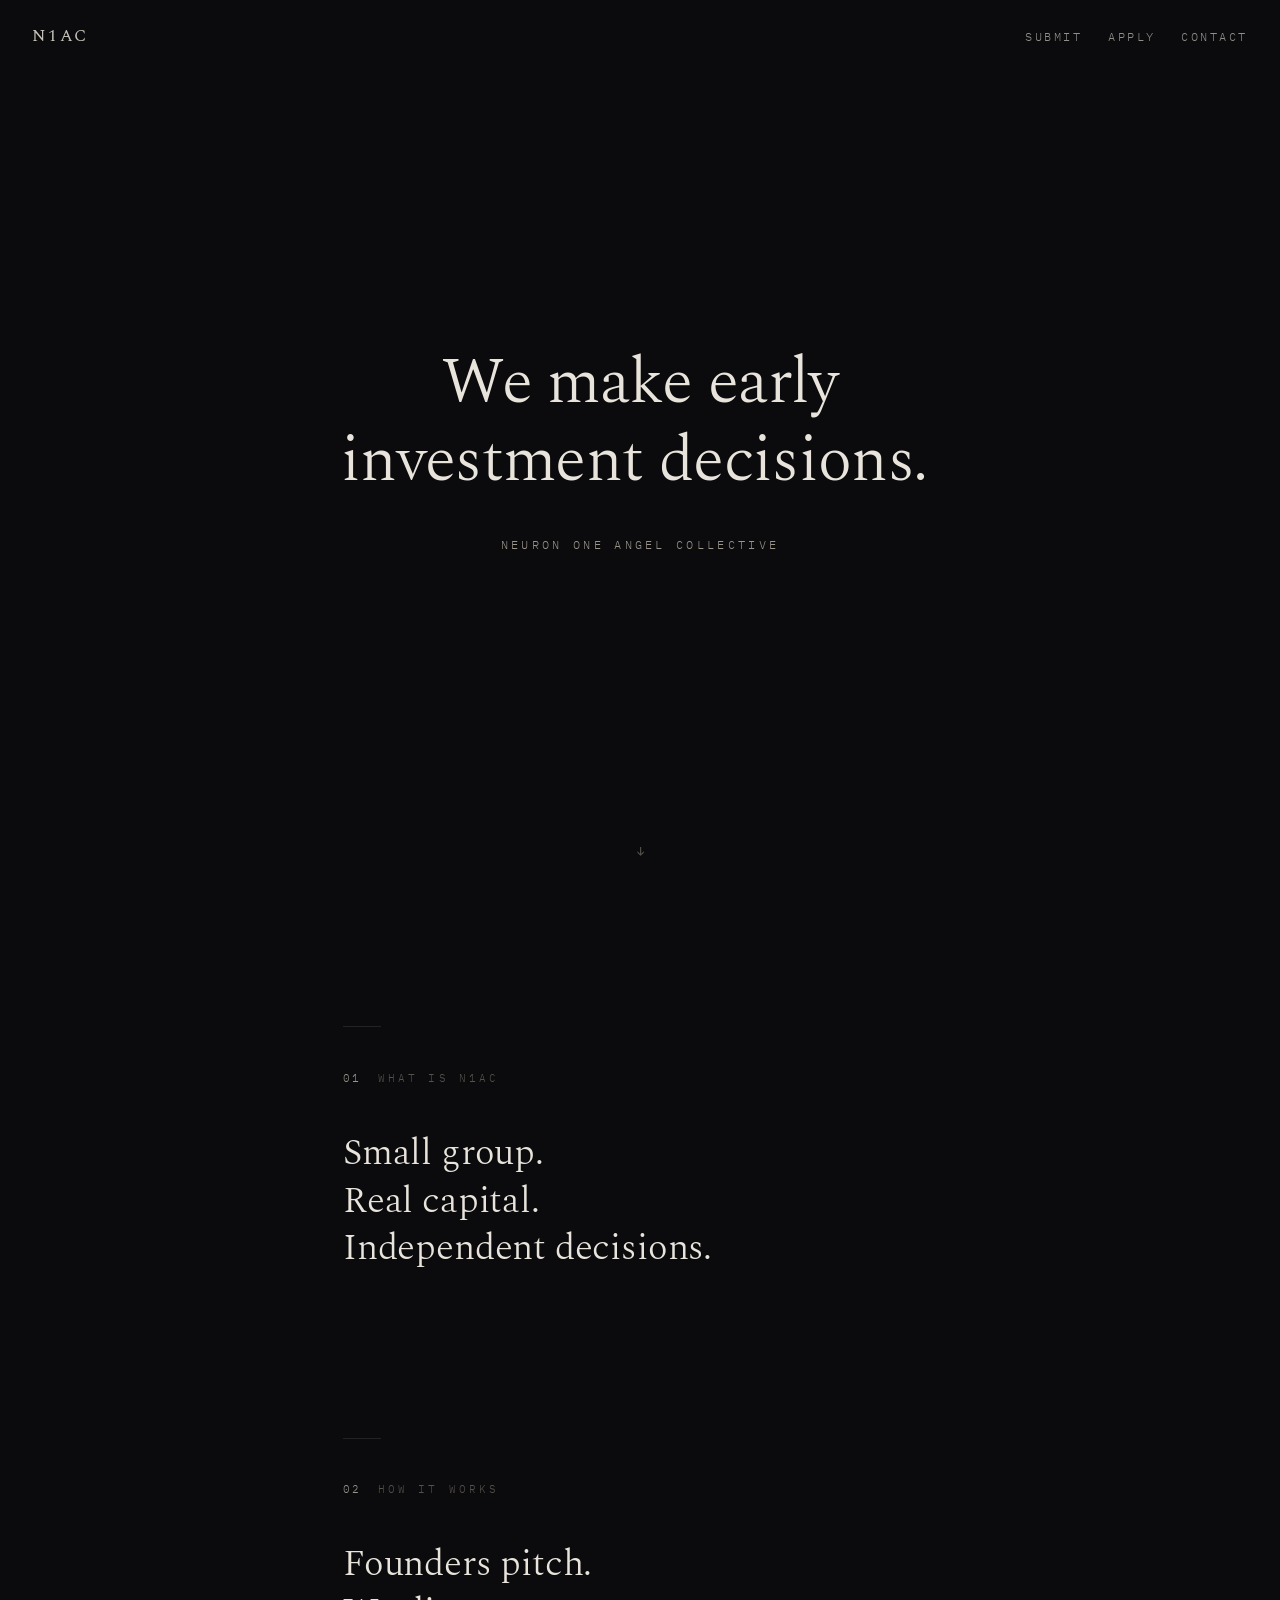
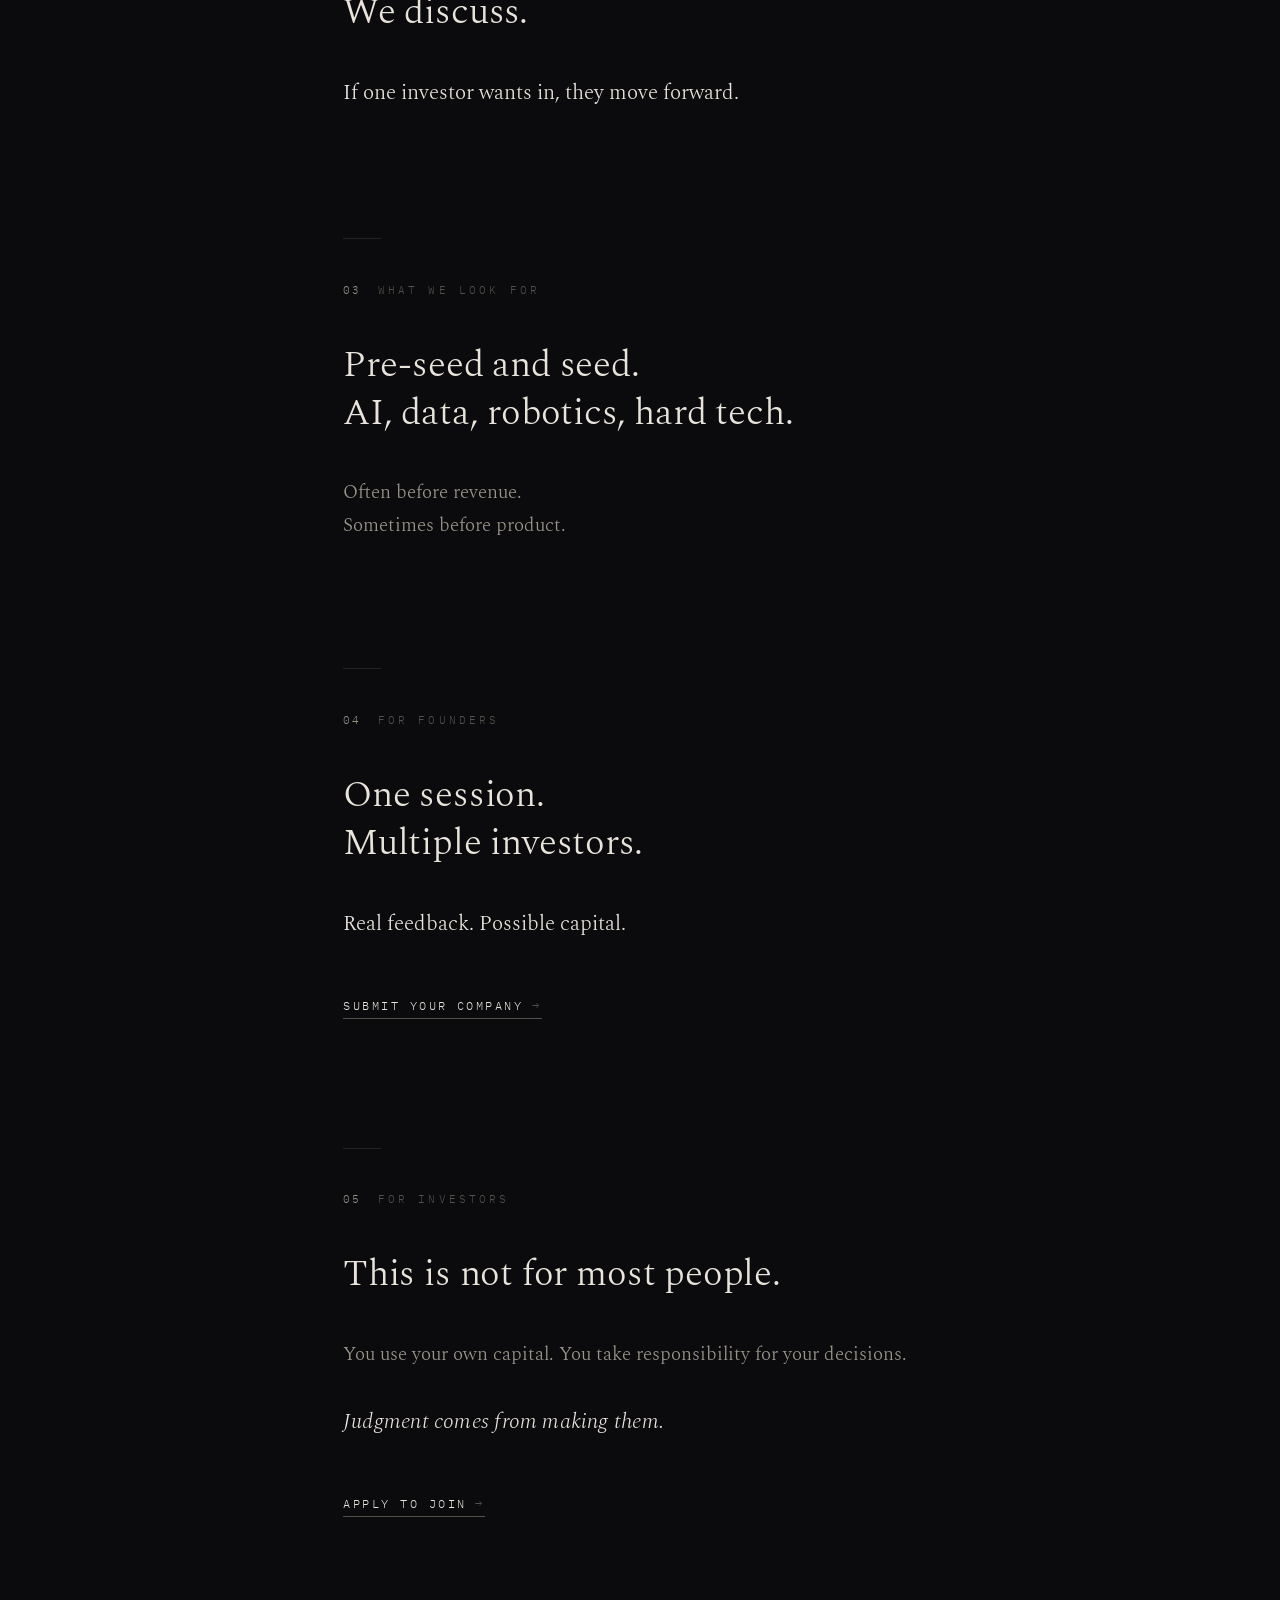
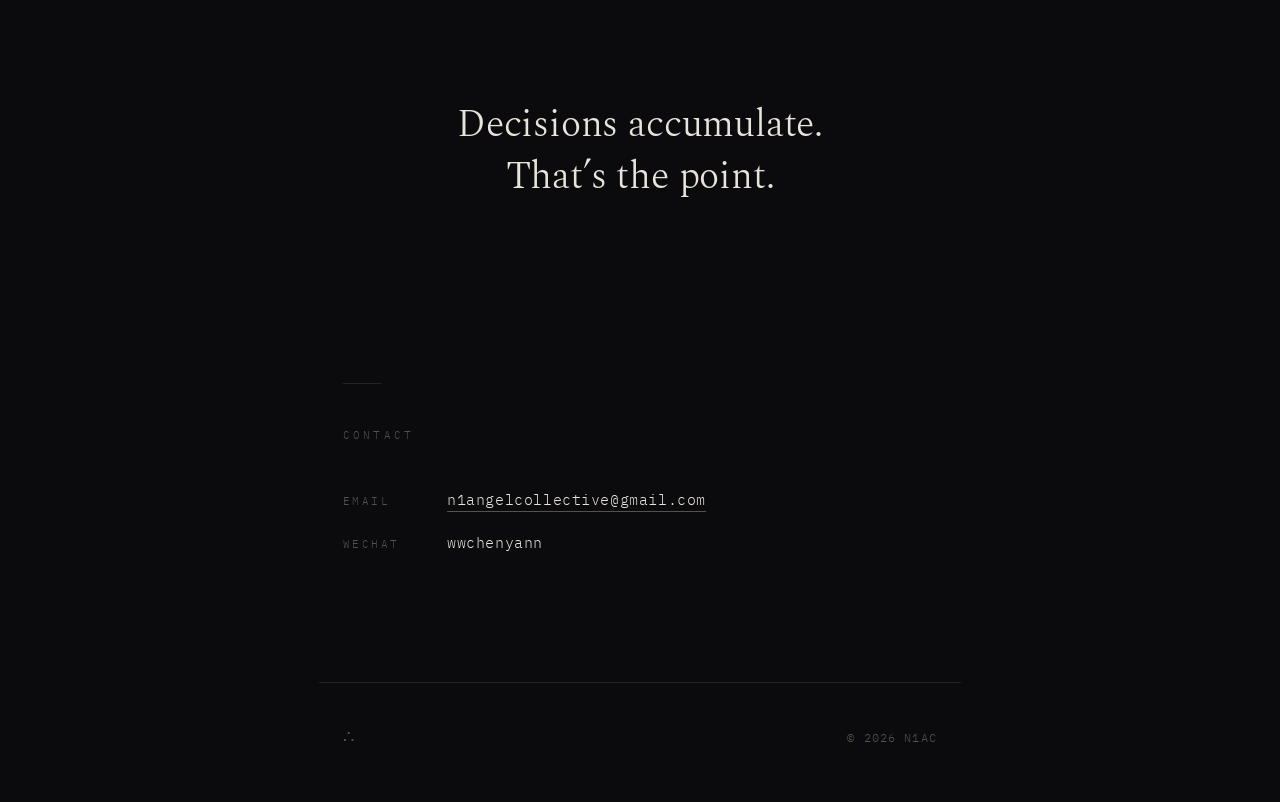
==== index.html @ dc4fffd0 "Rebuild N1AC site as a static site Replaces the Squarespace build with plain HTML/CSS/JS in a minima" ====
<!DOCTYPE html>
<html lang="en">
<head>
  <meta charset="UTF-8">
  <meta name="viewport" content="width=device-width, initial-scale=1.0">
  <title>N1AC · Neuron One Angel Collective</title>
  <meta name="description" content="N1AC is an angel collective making early investment decisions. Small group. Real capital. Independent decisions.">
  <link rel="preconnect" href="https://fonts.googleapis.com">
  <link rel="preconnect" href="https://fonts.gstatic.com" crossorigin>
  <link href="https://fonts.googleapis.com/css2?family=Spectral:ital,wght@0,300;0,400;0,500;1,300;1,400&family=IBM+Plex+Mono:wght@300;400&display=swap" rel="stylesheet">
  <link rel="stylesheet" href="style.css">
</head>
<body>

  <header class="nav">
    <a class="nav__mark" href="#top" aria-label="N1AC home">N1AC</a>
    <nav class="nav__links">
      <a href="/submit">Submit</a>
      <a href="/apply">Apply</a>
      <a href="/#contact">Contact</a>
    </nav>
  </header>

  <main id="top">

    <!-- 0 · Hero -->
    <section class="hero">
      <div class="hero__symbols" aria-hidden="true"></div>
      <div class="hero__inner">
        <h1 class="hero__title">We make early <br>investment decisions.<span class="cursor" aria-hidden="true"></span></h1>
        <p class="hero__sub">Neuron One Angel Collective</p>
      </div>
      <div class="hero__scroll" aria-hidden="true">&darr;</div>
    </section>

    <!-- 01 · What is N1AC -->
    <section class="section reveal">
      <p class="section__label"><span class="section__num">01</span>What is N1AC</p>
      <h2>Small group.<br>Real capital.<br>Independent decisions.</h2>
    </section>

    <!-- 02 · How it works -->
    <section class="section reveal">
      <p class="section__label"><span class="section__num">02</span>How it works</p>
      <h2>Founders pitch.<br>We discuss.</h2>
      <div class="section__body">
        <p class="section__claim">If one investor wants in, they move&nbsp;forward.</p>
      </div>
    </section>

    <!-- 03 · What we look for -->
    <section class="section reveal">
      <p class="section__label"><span class="section__num">03</span>What we look for</p>
      <h2>Pre-seed and seed.<br>AI, data, robotics, hard&nbsp;tech.</h2>
      <div class="section__body">
        <p>Often before revenue.<br>Sometimes before product.</p>
      </div>
    </section>

    <!-- 04 · For founders -->
    <section class="section reveal">
      <p class="section__label"><span class="section__num">04</span>For founders</p>
      <h2>One session.<br>Multiple investors.</h2>
      <div class="section__body">
        <p class="section__claim">Real feedback. Possible&nbsp;capital.</p>
        <p class="cta"><a href="/submit">Submit your company</a></p>
      </div>
    </section>

    <!-- 05 · For investors -->
    <section class="section reveal">
      <p class="section__label"><span class="section__num">05</span>For investors</p>
      <h2>This is not for most&nbsp;people.</h2>
      <div class="section__body">
        <p>You use your own capital. You take responsibility for your&nbsp;decisions.</p>
        <p class="section__refrain">Judgment comes from making&nbsp;them.</p>
        <p class="cta"><a href="/apply">Apply to join</a></p>
      </div>
    </section>

    <!-- 06 · Statement -->
    <section class="statement reveal">
      <p>Decisions accumulate.<br>That&rsquo;s the point.</p>
    </section>

    <!-- 07 · Contact -->
    <section class="section section--contact reveal" id="contact">
      <p class="section__label">Contact</p>
      <div class="section__body">
        <dl class="contact">
          <dt>Email</dt>
          <dd><a href="mailto:n1angelcollective@gmail.com">n1angelcollective@gmail.com</a></dd>
          <dt>WeChat</dt>
          <dd><span class="contact__plain">wwchenyann</span></dd>
        </dl>
      </div>
    </section>

  </main>

  <footer class="footer">
    <span class="footer__mark" aria-hidden="true">&there4;</span>
    <span class="footer__note">&copy; 2026 N1AC</span>
  </footer>

  <script src="script.js"></script>
</body>
</html>
---- style.css ----
/* ————————————————————————————————
   N1AC — Neuron One Angel Collective
   Near-pure-text. Dark. Restrained.
———————————————————————————————— */

:root {
  --bg: #0b0b0d;
  --ink: #e8e4dc;
  --ink-dim: #9a958b;
  --ink-faint: #55524c;
  --hairline: #232227;
  --serif: "Spectral", Georgia, "Times New Roman", serif;
  --mono: "IBM Plex Mono", "SFMono-Regular", Menlo, monospace;
  --measure: 34em;
}

* { margin: 0; padding: 0; box-sizing: border-box; }

html { scroll-behavior: smooth; }

body {
  background: var(--bg);
  color: var(--ink);
  font-family: var(--serif);
  font-weight: 300;
  font-size: clamp(1.02rem, 0.95rem + 0.3vw, 1.18rem);
  line-height: 1.75;
  -webkit-font-smoothing: antialiased;
  text-rendering: optimizeLegibility;
}

::selection { background: var(--ink); color: var(--bg); }

a { color: inherit; }

em { font-style: italic; }
strong { font-weight: 500; }

/* ——— nav ——— */

.nav {
  position: fixed;
  top: 0; left: 0; right: 0;
  display: flex;
  justify-content: space-between;
  align-items: center;
  padding: 1.4rem 2rem;
  z-index: 10;
  mix-blend-mode: difference;
}

.nav__mark {
  font-family: var(--serif);
  font-size: 1.05rem;
  font-weight: 400;
  letter-spacing: 0.14em;
  text-decoration: none;
  opacity: 0.9;
}

.nav__links {
  display: flex;
  gap: 1.6rem;
}

.nav__links a {
  font-family: var(--mono);
  font-size: 0.72rem;
  font-weight: 300;
  letter-spacing: 0.22em;
  text-transform: uppercase;
  text-decoration: none;
  opacity: 0.65;
  transition: opacity 0.3s ease;
}
.nav__links a:hover { opacity: 1; }

/* ——— hero ——— */

.hero {
  position: relative;
  min-height: 100svh;
  display: flex;
  align-items: center;
  justify-content: center;
  overflow: hidden;
  padding: 0 1.5rem;
}

.hero__symbols {
  position: absolute;
  inset: 0;
  pointer-events: none;
}

.hero__symbols span {
  position: absolute;
  font-family: var(--serif);
  color: var(--ink);
  opacity: 0;
  animation: symbol-pulse var(--dur, 14s) ease-in-out var(--delay, 0s) infinite;
}

@keyframes symbol-pulse {
  0%, 100% { opacity: 0; }
  50% { opacity: var(--peak, 0.07); }
}

.hero__inner {
  position: relative;
  text-align: center;
  max-width: 46em;
}

.hero__title {
  font-size: clamp(2rem, 1.2rem + 4.2vw, 4rem);
  font-weight: 300;
  line-height: 1.22;
  letter-spacing: -0.01em;
  opacity: 0;
  animation: rise 1.6s 0.3s ease forwards;
}

.cursor {
  display: inline-block;
  width: 0.06em;
  height: 0.85em;
  margin-left: 0.12em;
  background: var(--ink);
  vertical-align: baseline;
  animation: blink 1.2s step-end 2s infinite;
  opacity: 0;
}

@keyframes blink {
  0%, 100% { opacity: 0; }
  50% { opacity: 0.85; }
}

.hero__sub {
  margin-top: 2.2rem;
  font-family: var(--mono);
  font-size: 0.74rem;
  letter-spacing: 0.28em;
  text-transform: uppercase;
  color: var(--ink-dim);
  opacity: 0;
  animation: rise 1.6s 1.1s ease forwards;
}

.hero__scroll {
  position: absolute;
  bottom: 2.2rem;
  left: 50%;
  color: var(--ink-faint);
  font-size: 0.9rem;
  opacity: 0;
  animation: rise-scroll 1.6s 2s ease forwards;
}

@keyframes rise {
  from { opacity: 0; transform: translateY(14px); }
  to   { opacity: 1; transform: translateY(0); }
}
@keyframes rise-scroll {
  from { opacity: 0; transform: translate(-50%, 14px); }
  to   { opacity: 1; transform: translate(-50%, 0); }
}

/* ——— sections ——— */

.section {
  max-width: var(--measure);
  margin: 0 auto;
  padding: clamp(7rem, 14vh, 11rem) 1.5rem 0;
}

.section--contact {
  padding-bottom: clamp(7rem, 14vh, 11rem);
}

.section::before {
  content: "";
  display: block;
  width: 2.4rem;
  border-top: 1px solid var(--hairline);
  margin-bottom: 2.6rem;
}

.section__label {
  display: flex;
  align-items: baseline;
  gap: 1.1rem;
  font-family: var(--mono);
  font-size: 0.7rem;
  font-weight: 300;
  letter-spacing: 0.28em;
  text-transform: uppercase;
  color: var(--ink-faint);
  margin-bottom: 2.6rem;
}

.section__num {
  color: var(--ink-dim);
  letter-spacing: 0.14em;
}

.section h2 {
  font-size: clamp(1.55rem, 1.2rem + 1.6vw, 2.3rem);
  font-weight: 300;
  line-height: 1.3;
  letter-spacing: -0.005em;
  margin-bottom: 2.4rem;
}

.section__body { color: var(--ink-dim); }
.section__body p + p { margin-top: 1.5em; }

.section__claim {
  color: var(--ink);
  font-size: 1.12em;
}

.section__refrain {
  color: var(--ink);
  font-style: italic;
  font-size: 1.15em;
  letter-spacing: 0.01em;
}

/* ——— call to action ——— */

.cta { margin-top: 2.4em !important; }

.cta a {
  font-family: var(--mono);
  font-size: 0.78rem;
  letter-spacing: 0.2em;
  text-transform: uppercase;
  color: var(--ink);
  text-decoration: none;
  border-bottom: 1px solid var(--ink-faint);
  padding-bottom: 0.4em;
  transition: border-color 0.3s ease;
}
.cta a:hover { border-color: var(--ink); }
.cta a::after {
  content: "\2192";
  margin-left: 0.7em;
  color: var(--ink-faint);
  transition: color 0.3s ease;
}
.cta a:hover::after { color: var(--ink); }

/* ——— statement ——— */

.statement {
  max-width: var(--measure);
  margin: 0 auto;
  padding: clamp(9rem, 20vh, 15rem) 1.5rem clamp(3rem, 6vh, 5rem);
  text-align: center;
}

.statement p {
  font-size: clamp(1.5rem, 1.1rem + 1.7vw, 2.4rem);
  font-weight: 300;
  line-height: 1.35;
  letter-spacing: -0.005em;
}

/* ——— contact ——— */

.contact {
  display: grid;
  grid-template-columns: 6.5rem 1fr;
  align-items: baseline;
  row-gap: 1.1rem;
}

.contact dt {
  font-family: var(--mono);
  font-size: 0.68rem;
  letter-spacing: 0.22em;
  text-transform: uppercase;
  color: var(--ink-faint);
}

.contact dd {
  font-family: var(--mono);
  font-size: 0.92rem;
  letter-spacing: 0.04em;
  color: var(--ink);
}

.contact dd a {
  text-decoration: none;
  border-bottom: 1px solid var(--ink-faint);
  padding-bottom: 0.15em;
  transition: border-color 0.3s ease;
}
.contact dd a:hover { border-color: var(--ink); }

/* ——— interior page head ——— */

.page-head {
  max-width: var(--measure);
  margin: 0 auto;
  padding: clamp(9rem, 22vh, 13rem) 1.5rem 0;
}

.page-head__label {
  font-family: var(--mono);
  font-size: 0.7rem;
  font-weight: 300;
  letter-spacing: 0.28em;
  text-transform: uppercase;
  color: var(--ink-faint);
  margin-bottom: 2.2rem;
}

.page-head h1 {
  font-size: clamp(1.8rem, 1.3rem + 2vw, 2.8rem);
  font-weight: 300;
  line-height: 1.25;
  letter-spacing: -0.01em;
  margin-bottom: 1.6rem;
}

.page-head__sub { color: var(--ink-dim); }

/* ——— forms ——— */

.section--form { padding-top: clamp(3.5rem, 8vh, 5rem); padding-bottom: clamp(7rem, 14vh, 11rem); }
.section--form::before { display: none; }

.field { margin-bottom: 2.6rem; }

.field label {
  display: block;
  font-family: var(--mono);
  font-size: 0.68rem;
  font-weight: 300;
  letter-spacing: 0.22em;
  text-transform: uppercase;
  color: var(--ink-faint);
  margin-bottom: 0.9rem;
}

.field input,
.field select,
.field textarea {
  width: 100%;
  background: transparent;
  border: 0;
  border-bottom: 1px solid var(--hairline);
  border-radius: 0;
  padding: 0.55rem 0 0.7rem;
  color: var(--ink);
  font-family: var(--serif);
  font-weight: 300;
  font-size: 1rem;
  line-height: 1.6;
  transition: border-color 0.3s ease;
}

.field textarea { resize: vertical; }

.field input::placeholder,
.field textarea::placeholder { color: var(--ink-faint); }

.field input:focus,
.field select:focus,
.field textarea:focus {
  outline: none;
  border-bottom-color: var(--ink);
}

.field select {
  appearance: none;
  cursor: pointer;
  background-image: linear-gradient(45deg, transparent 50%, var(--ink-faint) 50%),
                    linear-gradient(135deg, var(--ink-faint) 50%, transparent 50%);
  background-position: right 0.7rem center, right 0.35rem center;
  background-size: 0.35rem 0.35rem, 0.35rem 0.35rem;
  background-repeat: no-repeat;
  padding-right: 1.8rem;
}

.field select option { background: var(--bg); color: var(--ink); }

.field__hint {
  margin-top: 0.7rem;
  font-size: 0.85rem;
  color: var(--ink-faint);
}

/* checkbox */

.field--check { margin-top: 3.2rem; }

.check {
  display: flex !important;
  align-items: flex-start;
  gap: 0.8rem;
  font-family: var(--serif) !important;
  font-size: 0.95rem !important;
  letter-spacing: 0 !important;
  text-transform: none !important;
  color: var(--ink-dim) !important;
  line-height: 1.6;
  cursor: pointer;
}

.check input {
  width: auto;
  flex: none;
  margin-top: 0.45em;
  accent-color: var(--ink);
}

/* honeypot */

.hp { position: absolute; left: -9999px; opacity: 0; }

/* submit button */

.btn {
  margin-top: 1rem;
  background: transparent;
  border: 1px solid var(--ink-faint);
  border-radius: 2px;
  padding: 0.9rem 2.4rem;
  color: var(--ink);
  font-family: var(--mono);
  font-size: 0.75rem;
  letter-spacing: 0.24em;
  text-transform: uppercase;
  cursor: pointer;
  transition: border-color 0.3s ease, background 0.3s ease, color 0.3s ease;
}

.btn:hover { border-color: var(--ink); background: var(--ink); color: var(--bg); }
.btn:focus-visible { outline: 1px solid var(--ink); outline-offset: 3px; }

/* ——— thanks ——— */

.thanks {
  min-height: 78svh;
  display: flex;
  align-items: center;
  justify-content: center;
  text-align: center;
  padding: 8rem 1.5rem 4rem;
}

.thanks__mark {
  font-size: 1.6rem;
  color: var(--ink-faint);
  margin-bottom: 2rem;
}

.thanks h1 {
  font-size: clamp(1.8rem, 1.3rem + 2vw, 2.8rem);
  font-weight: 300;
  letter-spacing: -0.01em;
  margin-bottom: 1.4rem;
}

.thanks__sub { color: var(--ink-dim); max-width: 26em; margin: 0 auto; }

/* ——— footer ——— */

.footer {
  display: flex;
  justify-content: space-between;
  align-items: center;
  max-width: var(--measure);
  margin: 0 auto;
  padding: 2.5rem 1.5rem 3rem;
  border-top: 1px solid var(--hairline);
  color: var(--ink-faint);
}

.footer__mark { font-family: var(--serif); font-size: 1.1rem; }

.footer__note {
  font-family: var(--mono);
  font-size: 0.72rem;
  letter-spacing: 0.1em;
}

/* ——— reveal on scroll ——— */

.reveal {
  opacity: 0;
  transform: translateY(24px);
  transition: opacity 1.1s ease, transform 1.1s ease;
}

.reveal.is-visible {
  opacity: 1;
  transform: translateY(0);
}

/* ——— narrow screens ——— */

@media (max-width: 640px) {
  .nav { padding: 1.2rem 1.4rem; }
  .nav__links { gap: 1.1rem; }
  .nav__links a { font-size: 0.66rem; letter-spacing: 0.16em; }
  .hero__title br { display: none; }
  .contact { grid-template-columns: 1fr; row-gap: 0.4rem; }
  .contact dd { margin-bottom: 1rem; }
}

/* ——— motion preferences ——— */

@media (prefers-reduced-motion: reduce) {
  html { scroll-behavior: auto; }
  .hero__title, .hero__sub, .hero__scroll { animation: none; opacity: 1; transform: none; }
  .hero__scroll { transform: translateX(-50%); }
  .cursor { animation: none; opacity: 0.85; }
  .hero__symbols span { animation: none; opacity: 0.05; }
  .reveal { opacity: 1; transform: none; transition: none; }
}
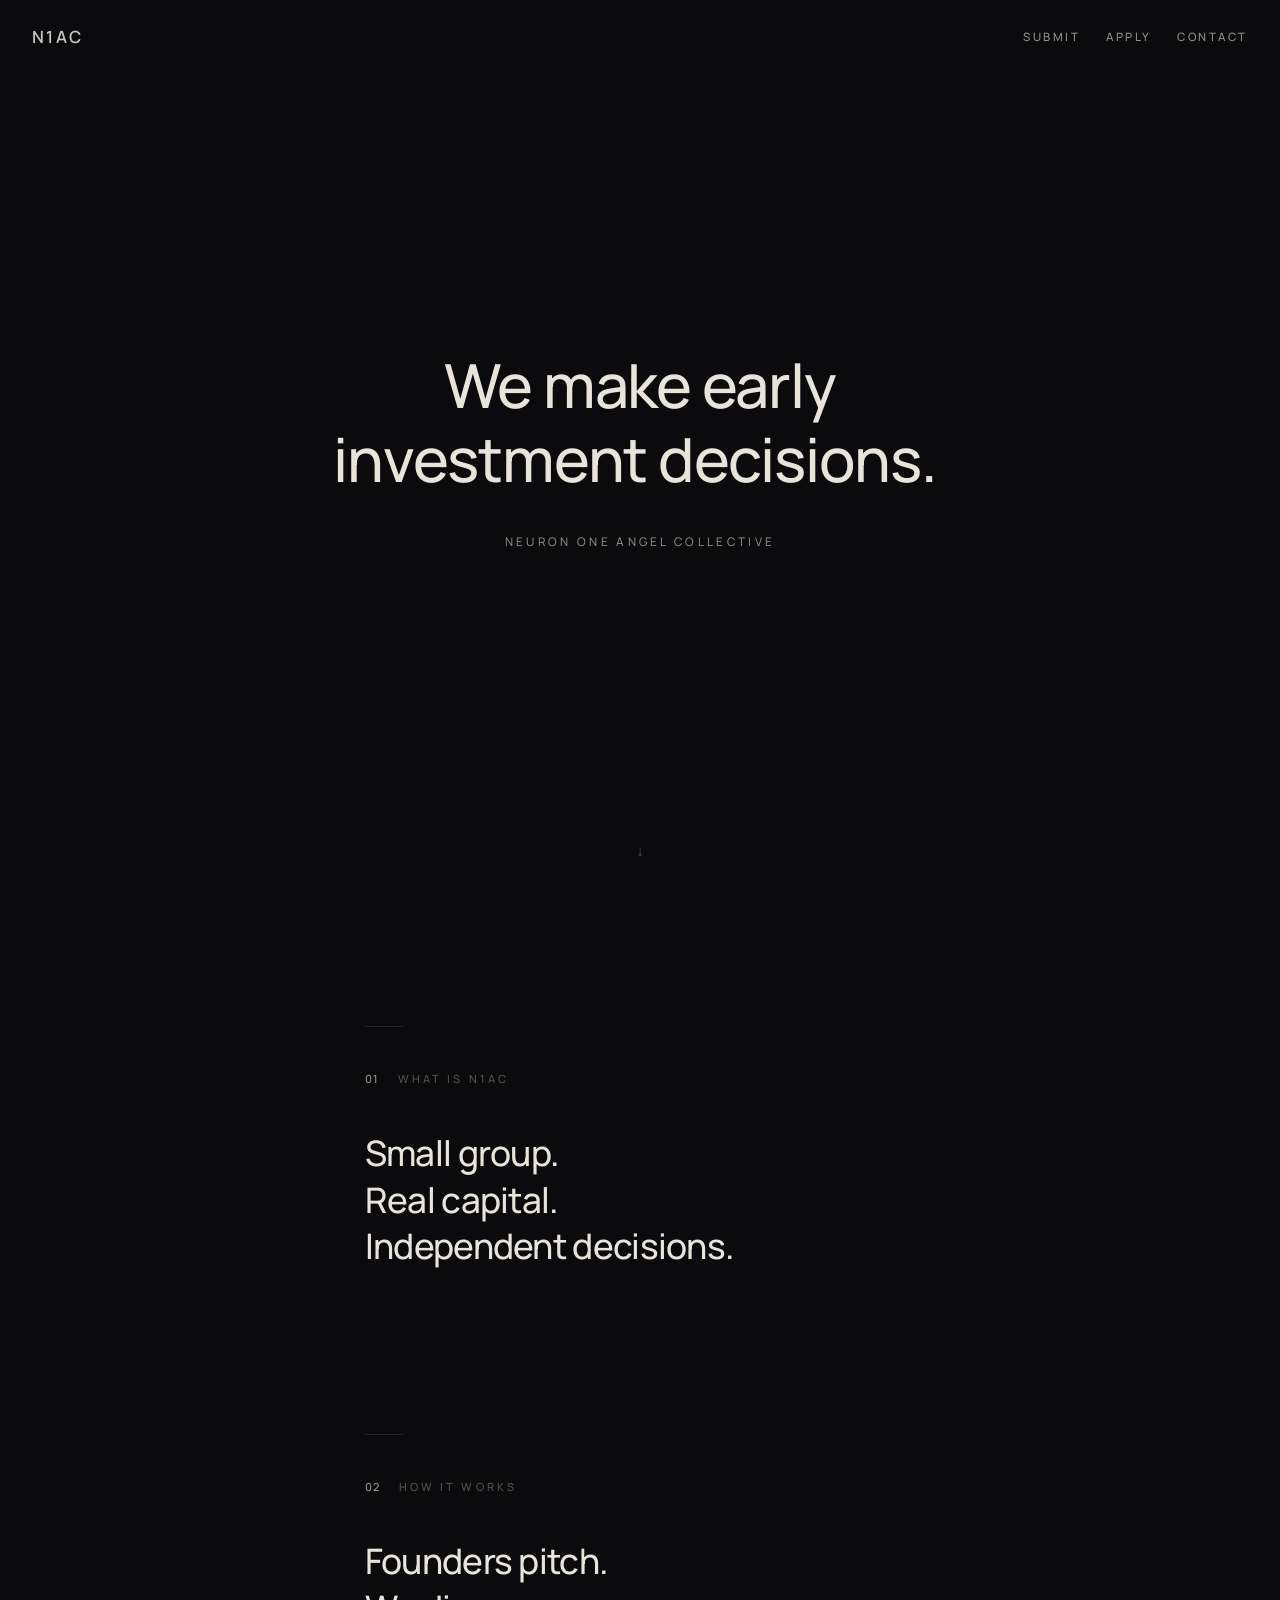
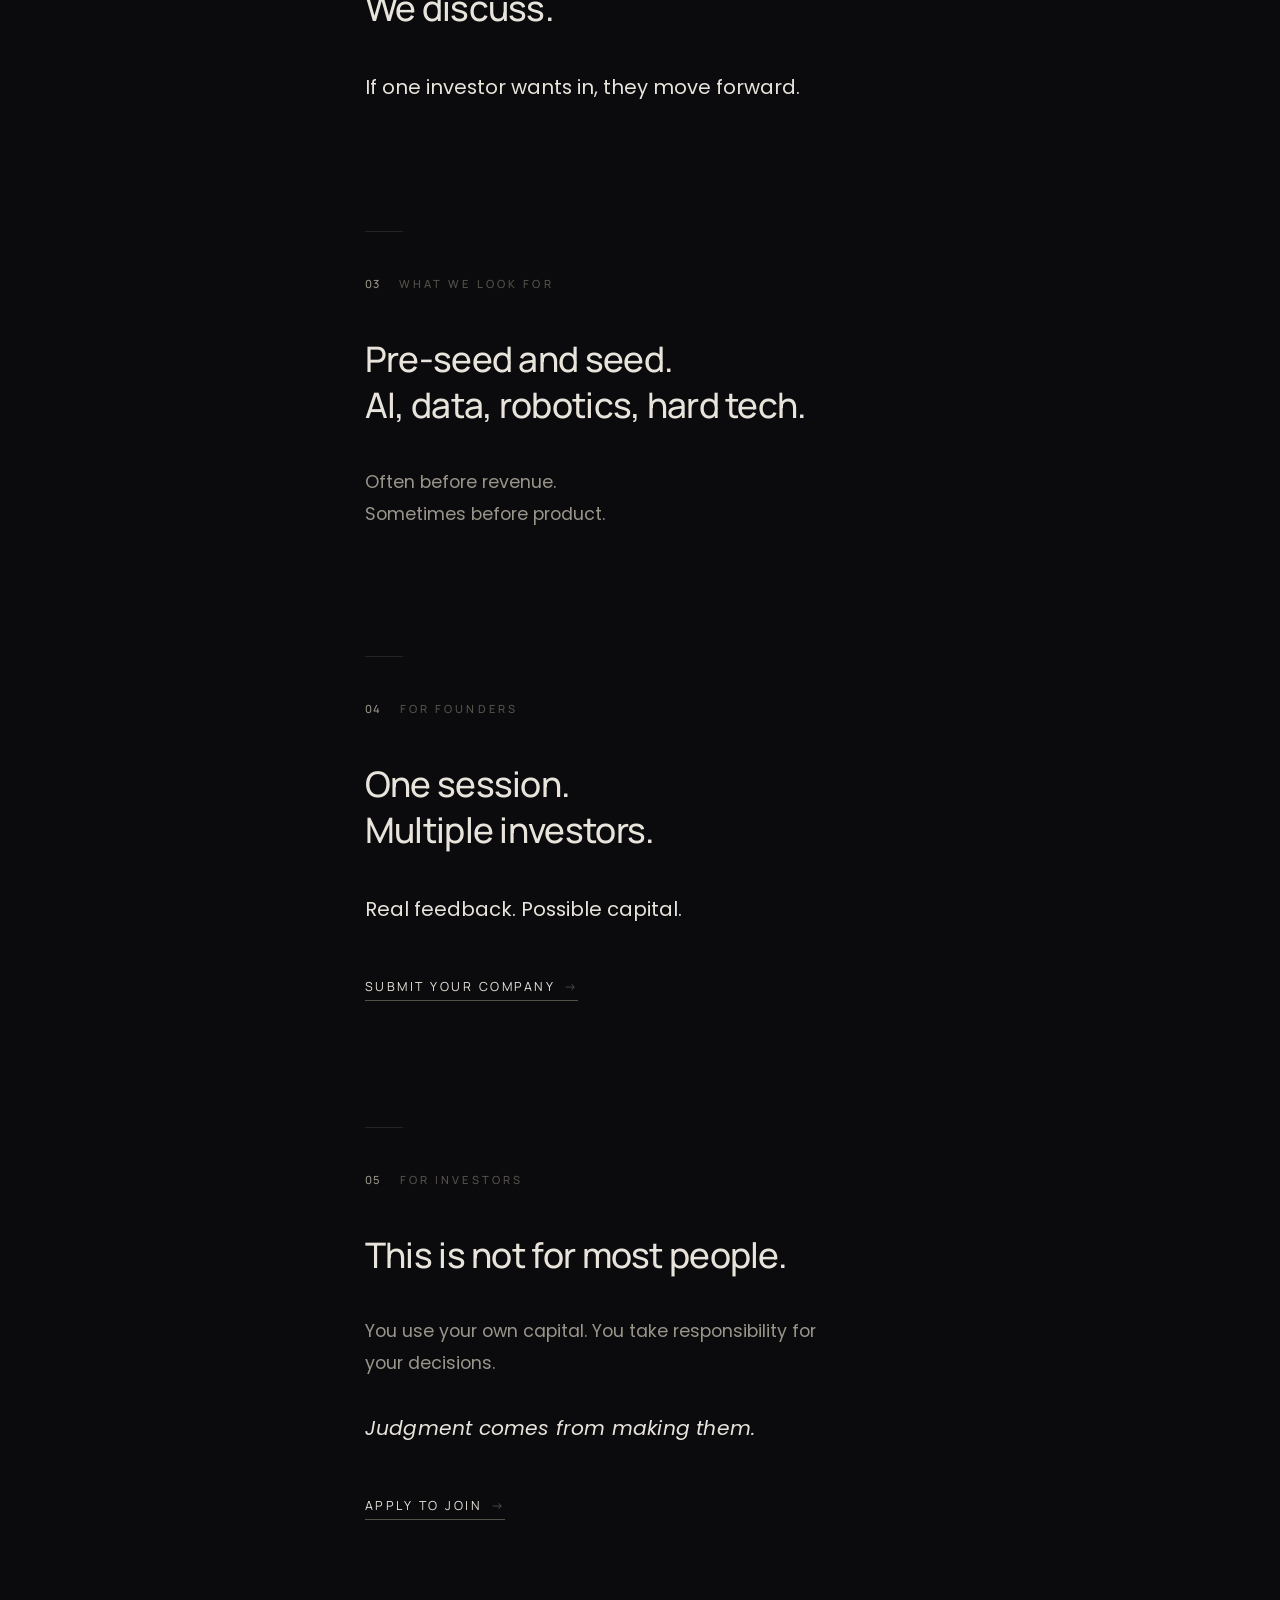
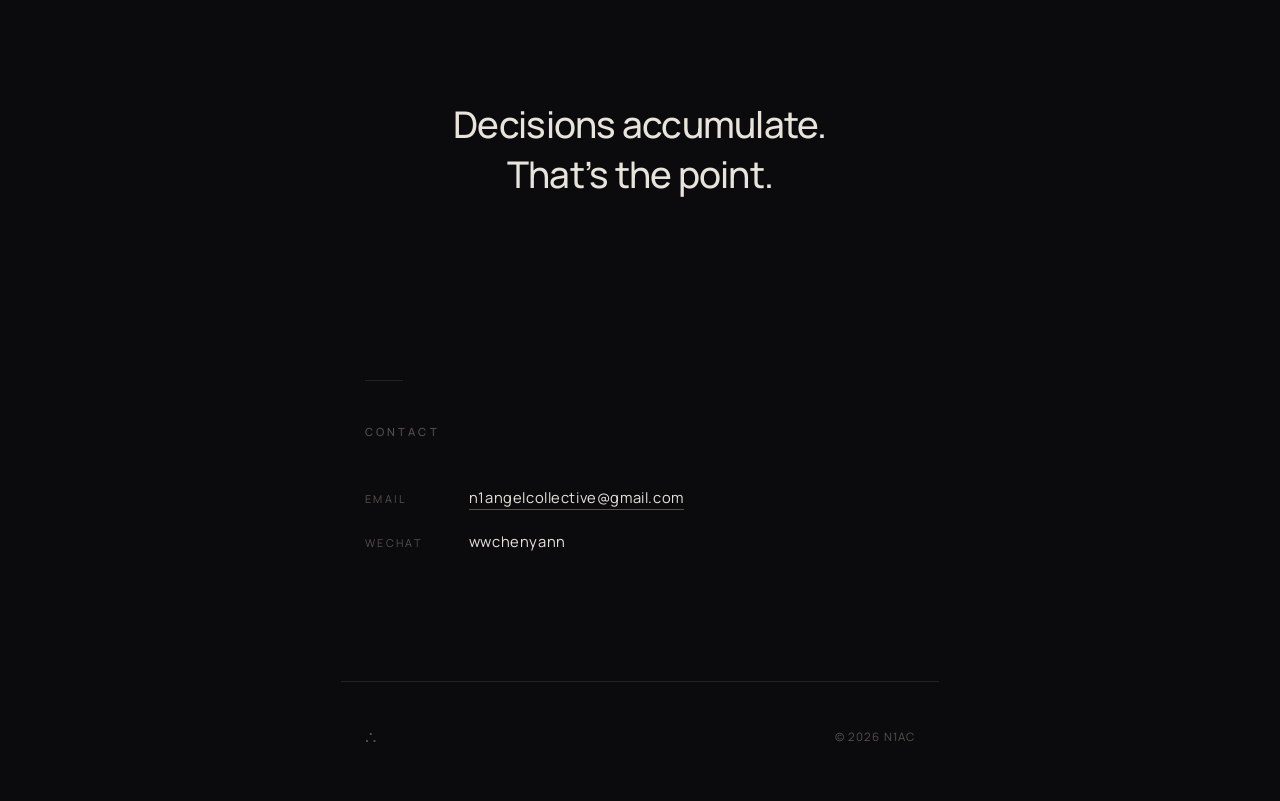
==== commit 17dfdc89: "Switch to brand fonts and VC vocabulary in the hero Adopts the typography from the previous Squaresp" ====
--- a/index.html
+++ b/index.html
@@ -7,7 +7,7 @@
   <meta name="description" content="N1AC is an angel collective making early investment decisions. Small group. Real capital. Independent decisions.">
   <link rel="preconnect" href="https://fonts.googleapis.com">
   <link rel="preconnect" href="https://fonts.gstatic.com" crossorigin>
-  <link href="https://fonts.googleapis.com/css2?family=Spectral:ital,wght@0,300;0,400;0,500;1,300;1,400&family=IBM+Plex+Mono:wght@300;400&display=swap" rel="stylesheet">
+  <link href="https://fonts.googleapis.com/css2?family=Manrope:wght@400;500;600&family=Poppins:ital,wght@0,300;0,400;0,500;1,400&display=swap" rel="stylesheet">
   <link rel="stylesheet" href="style.css">
 </head>
 <body>
--- a/style.css
+++ b/style.css
@@ -9,8 +9,11 @@
   --ink-dim: #9a958b;
   --ink-faint: #55524c;
   --hairline: #232227;
-  --serif: "Spectral", Georgia, "Times New Roman", serif;
-  --mono: "IBM Plex Mono", "SFMono-Regular", Menlo, monospace;
+  /* Brand fonts carried over from the previous site:
+     headings Manrope 500 / -0.02em, body Poppins 400. */
+  --heading: "Manrope", "Segoe UI", Helvetica, Arial, sans-serif;
+  --body: "Poppins", "Segoe UI", Helvetica, Arial, sans-serif;
+  --label: "Manrope", "Segoe UI", Helvetica, Arial, sans-serif;
   --measure: 34em;
 }
 
@@ -21,10 +24,10 @@
 body {
   background: var(--bg);
   color: var(--ink);
-  font-family: var(--serif);
-  font-weight: 300;
-  font-size: clamp(1.02rem, 0.95rem + 0.3vw, 1.18rem);
-  line-height: 1.75;
+  font-family: var(--body);
+  font-weight: 400;
+  font-size: clamp(1rem, 0.94rem + 0.28vw, 1.1rem);
+  line-height: 1.8;
   -webkit-font-smoothing: antialiased;
   text-rendering: optimizeLegibility;
 }
@@ -50,9 +53,9 @@
 }
 
 .nav__mark {
-  font-family: var(--serif);
+  font-family: var(--heading);
   font-size: 1.05rem;
-  font-weight: 400;
+  font-weight: 600;
   letter-spacing: 0.14em;
   text-decoration: none;
   opacity: 0.9;
@@ -64,9 +67,9 @@
 }
 
 .nav__links a {
-  font-family: var(--mono);
+  font-family: var(--label);
   font-size: 0.72rem;
-  font-weight: 300;
+  font-weight: 500;
   letter-spacing: 0.22em;
   text-transform: uppercase;
   text-decoration: none;
@@ -95,7 +98,11 @@
 
 .hero__symbols span {
   position: absolute;
-  font-family: var(--serif);
+  font-family: var(--label);
+  font-weight: 500;
+  letter-spacing: 0.34em;
+  text-transform: uppercase;
+  white-space: nowrap;
   color: var(--ink);
   opacity: 0;
   animation: symbol-pulse var(--dur, 14s) ease-in-out var(--delay, 0s) infinite;
@@ -113,10 +120,11 @@
 }
 
 .hero__title {
-  font-size: clamp(2rem, 1.2rem + 4.2vw, 4rem);
-  font-weight: 300;
+  font-family: var(--heading);
+  font-size: clamp(1.9rem, 1.15rem + 4vw, 3.8rem);
+  font-weight: 500;
   line-height: 1.22;
-  letter-spacing: -0.01em;
+  letter-spacing: -0.02em;
   opacity: 0;
   animation: rise 1.6s 0.3s ease forwards;
 }
@@ -139,7 +147,7 @@
 
 .hero__sub {
   margin-top: 2.2rem;
-  font-family: var(--mono);
+  font-family: var(--label);
   font-size: 0.74rem;
   letter-spacing: 0.28em;
   text-transform: uppercase;
@@ -191,9 +199,9 @@
   display: flex;
   align-items: baseline;
   gap: 1.1rem;
-  font-family: var(--mono);
+  font-family: var(--label);
   font-size: 0.7rem;
-  font-weight: 300;
+  font-weight: 500;
   letter-spacing: 0.28em;
   text-transform: uppercase;
   color: var(--ink-faint);
@@ -206,10 +214,11 @@
 }
 
 .section h2 {
-  font-size: clamp(1.55rem, 1.2rem + 1.6vw, 2.3rem);
-  font-weight: 300;
-  line-height: 1.3;
-  letter-spacing: -0.005em;
+  font-family: var(--heading);
+  font-size: clamp(1.5rem, 1.15rem + 1.5vw, 2.2rem);
+  font-weight: 500;
+  line-height: 1.32;
+  letter-spacing: -0.02em;
   margin-bottom: 2.4rem;
 }
 
@@ -233,7 +242,7 @@
 .cta { margin-top: 2.4em !important; }
 
 .cta a {
-  font-family: var(--mono);
+  font-family: var(--label);
   font-size: 0.78rem;
   letter-spacing: 0.2em;
   text-transform: uppercase;
@@ -262,10 +271,11 @@
 }
 
 .statement p {
-  font-size: clamp(1.5rem, 1.1rem + 1.7vw, 2.4rem);
-  font-weight: 300;
+  font-family: var(--heading);
+  font-size: clamp(1.45rem, 1.05rem + 1.6vw, 2.3rem);
+  font-weight: 500;
   line-height: 1.35;
-  letter-spacing: -0.005em;
+  letter-spacing: -0.02em;
 }
 
 /* ——— contact ——— */
@@ -278,7 +288,7 @@
 }
 
 .contact dt {
-  font-family: var(--mono);
+  font-family: var(--label);
   font-size: 0.68rem;
   letter-spacing: 0.22em;
   text-transform: uppercase;
@@ -286,7 +296,7 @@
 }
 
 .contact dd {
-  font-family: var(--mono);
+  font-family: var(--label);
   font-size: 0.92rem;
   letter-spacing: 0.04em;
   color: var(--ink);
@@ -309,9 +319,9 @@
 }
 
 .page-head__label {
-  font-family: var(--mono);
+  font-family: var(--label);
   font-size: 0.7rem;
-  font-weight: 300;
+  font-weight: 500;
   letter-spacing: 0.28em;
   text-transform: uppercase;
   color: var(--ink-faint);
@@ -319,10 +329,11 @@
 }
 
 .page-head h1 {
-  font-size: clamp(1.8rem, 1.3rem + 2vw, 2.8rem);
-  font-weight: 300;
+  font-family: var(--heading);
+  font-size: clamp(1.75rem, 1.25rem + 1.9vw, 2.7rem);
+  font-weight: 500;
   line-height: 1.25;
-  letter-spacing: -0.01em;
+  letter-spacing: -0.02em;
   margin-bottom: 1.6rem;
 }
 
@@ -337,9 +348,9 @@
 
 .field label {
   display: block;
-  font-family: var(--mono);
+  font-family: var(--label);
   font-size: 0.68rem;
-  font-weight: 300;
+  font-weight: 500;
   letter-spacing: 0.22em;
   text-transform: uppercase;
   color: var(--ink-faint);
@@ -356,8 +367,8 @@
   border-radius: 0;
   padding: 0.55rem 0 0.7rem;
   color: var(--ink);
-  font-family: var(--serif);
-  font-weight: 300;
+  font-family: var(--body);
+  font-weight: 400;
   font-size: 1rem;
   line-height: 1.6;
   transition: border-color 0.3s ease;
@@ -402,7 +413,7 @@
   display: flex !important;
   align-items: flex-start;
   gap: 0.8rem;
-  font-family: var(--serif) !important;
+  font-family: var(--body) !important;
   font-size: 0.95rem !important;
   letter-spacing: 0 !important;
   text-transform: none !important;
@@ -431,7 +442,7 @@
   border-radius: 2px;
   padding: 0.9rem 2.4rem;
   color: var(--ink);
-  font-family: var(--mono);
+  font-family: var(--label);
   font-size: 0.75rem;
   letter-spacing: 0.24em;
   text-transform: uppercase;
@@ -460,9 +471,10 @@
 }
 
 .thanks h1 {
-  font-size: clamp(1.8rem, 1.3rem + 2vw, 2.8rem);
-  font-weight: 300;
-  letter-spacing: -0.01em;
+  font-family: var(--heading);
+  font-size: clamp(1.75rem, 1.25rem + 1.9vw, 2.7rem);
+  font-weight: 500;
+  letter-spacing: -0.02em;
   margin-bottom: 1.4rem;
 }
 
@@ -481,10 +493,10 @@
   color: var(--ink-faint);
 }
 
-.footer__mark { font-family: var(--serif); font-size: 1.1rem; }
+.footer__mark { font-family: var(--heading); font-size: 1.1rem; }
 
 .footer__note {
-  font-family: var(--mono);
+  font-family: var(--label);
   font-size: 0.72rem;
   letter-spacing: 0.1em;
 }
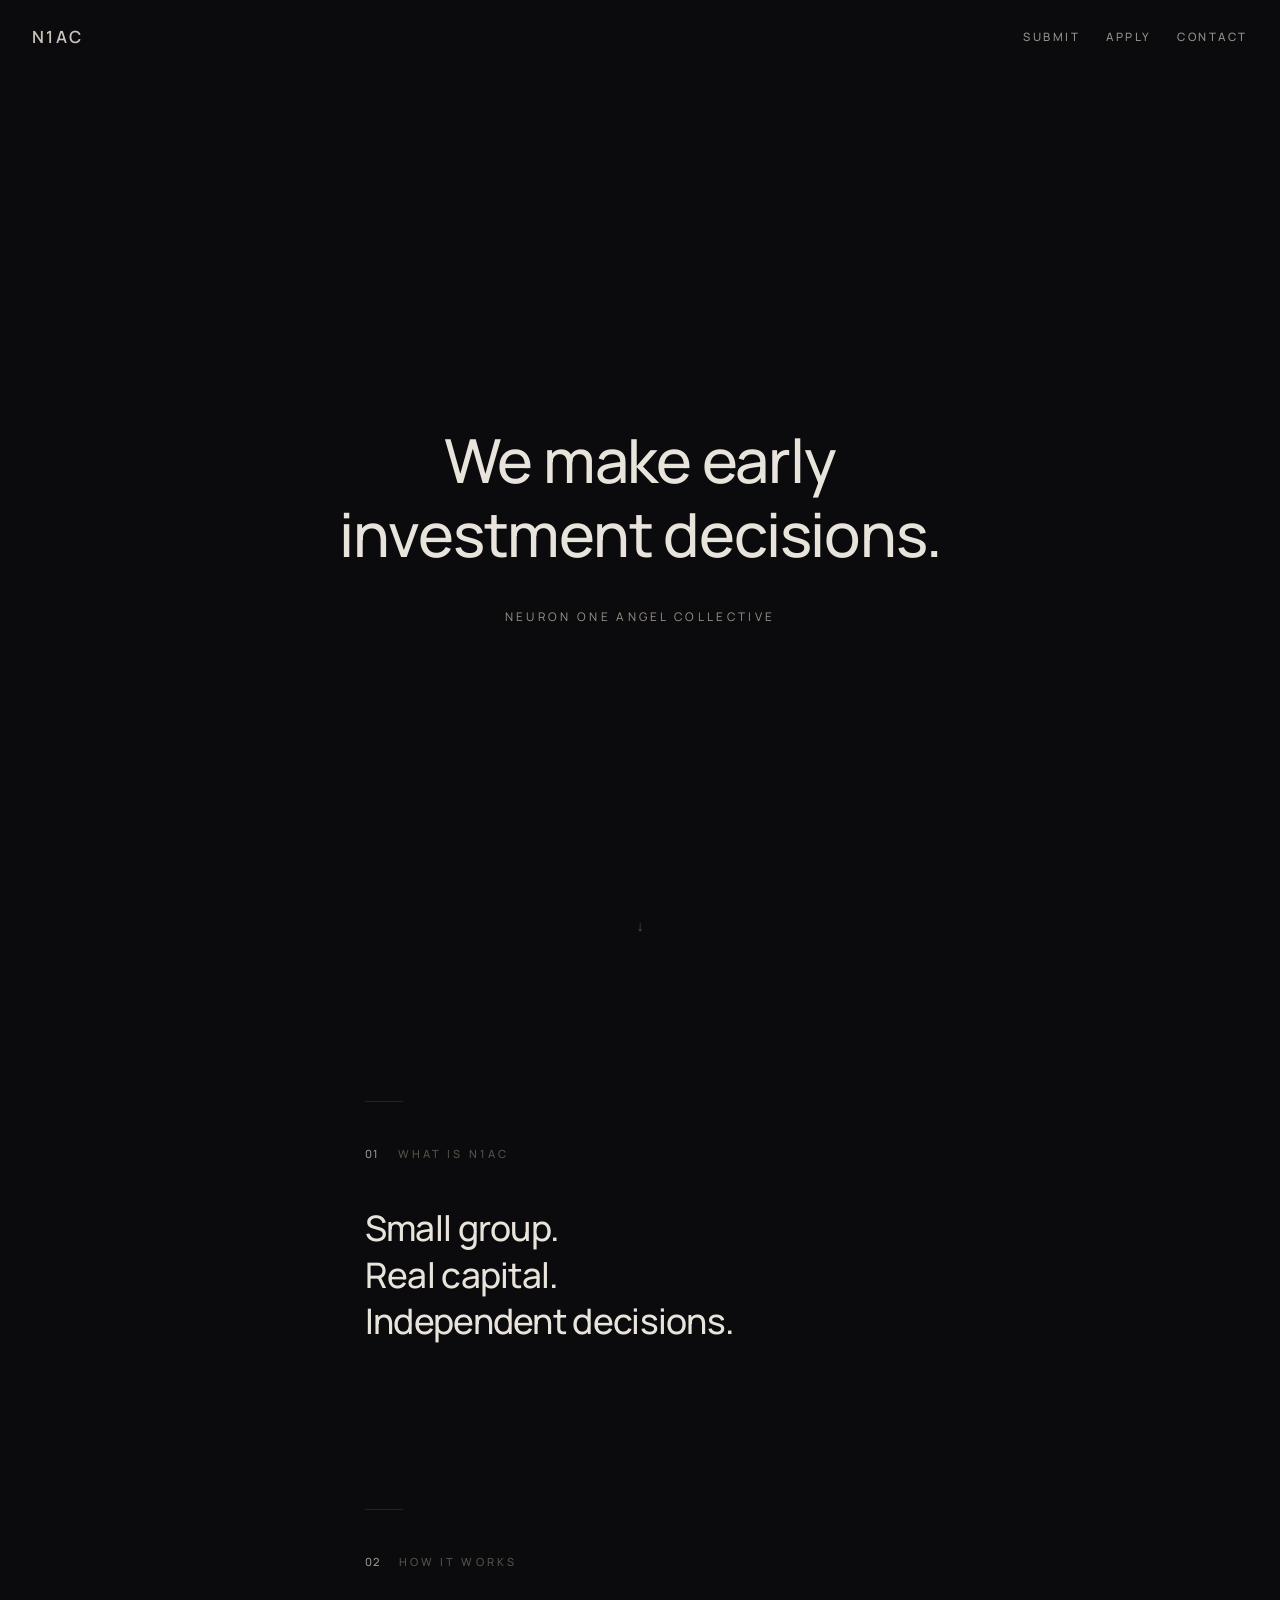
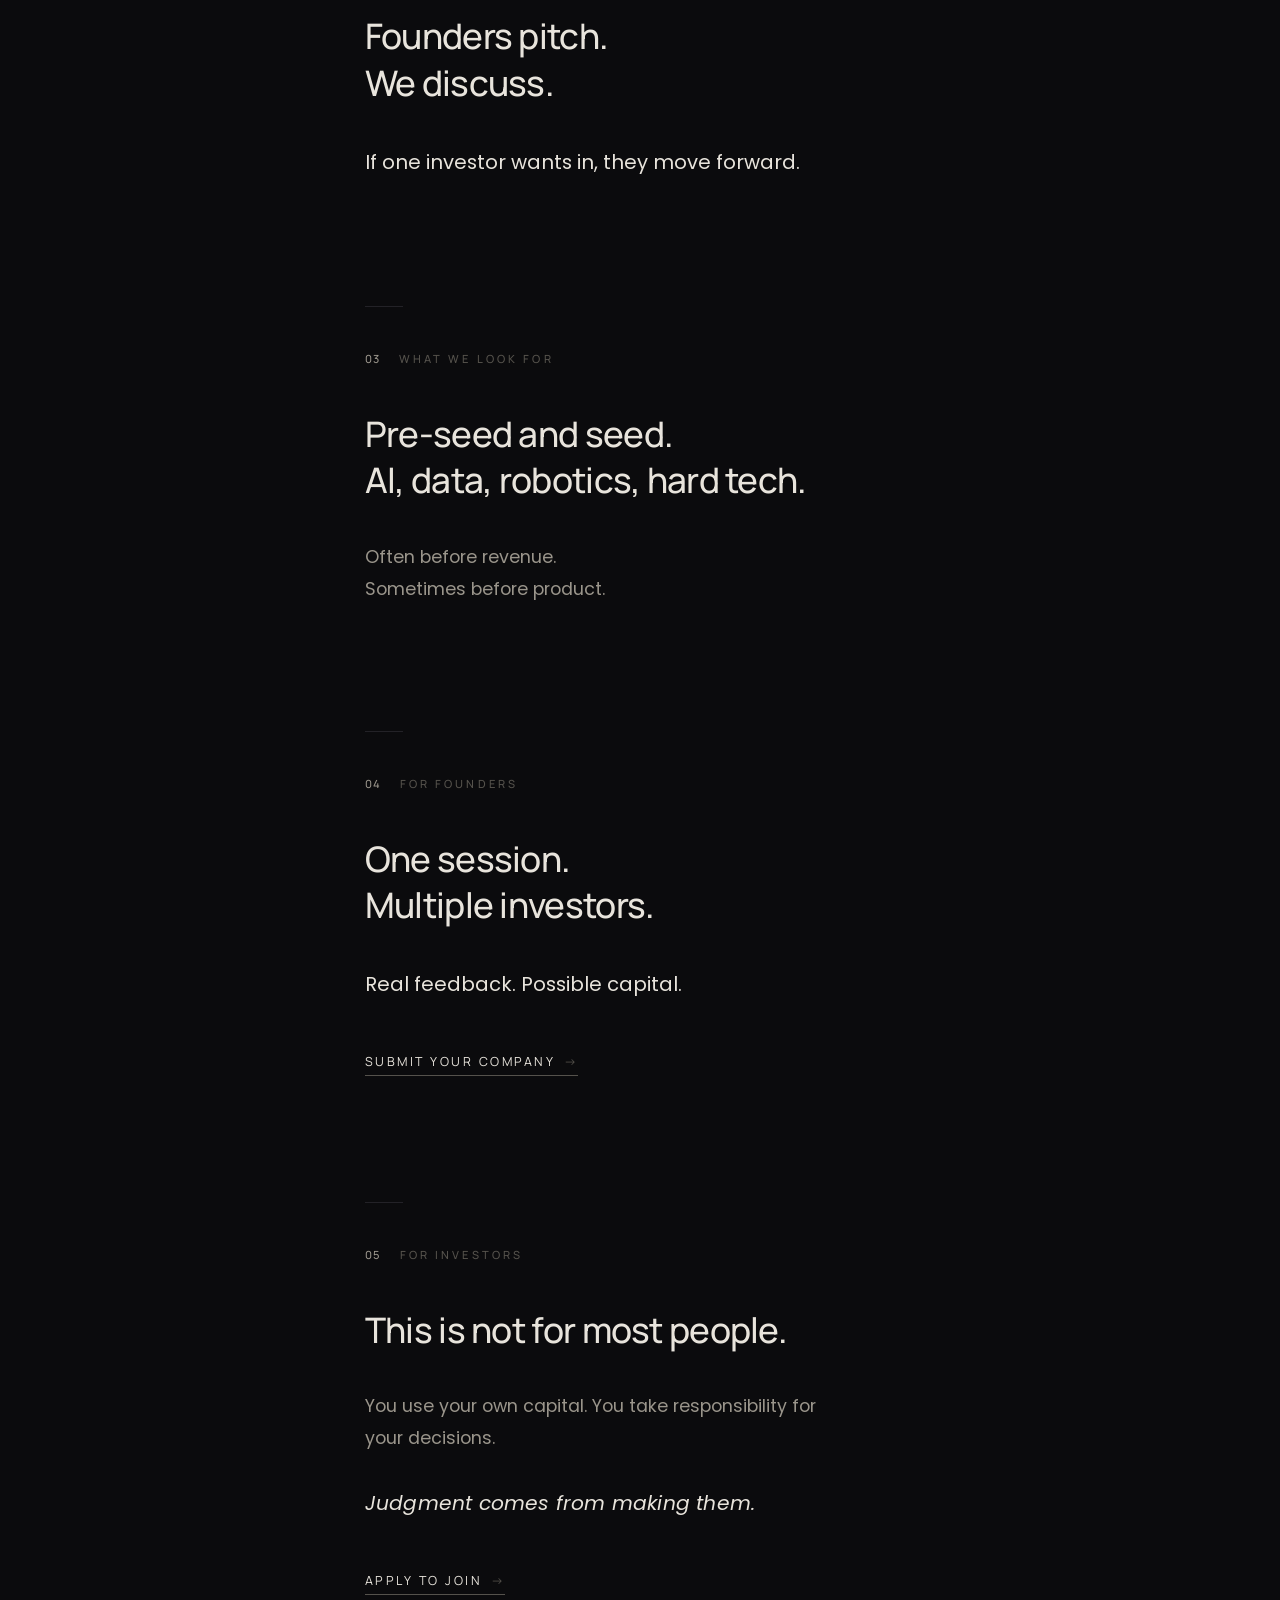
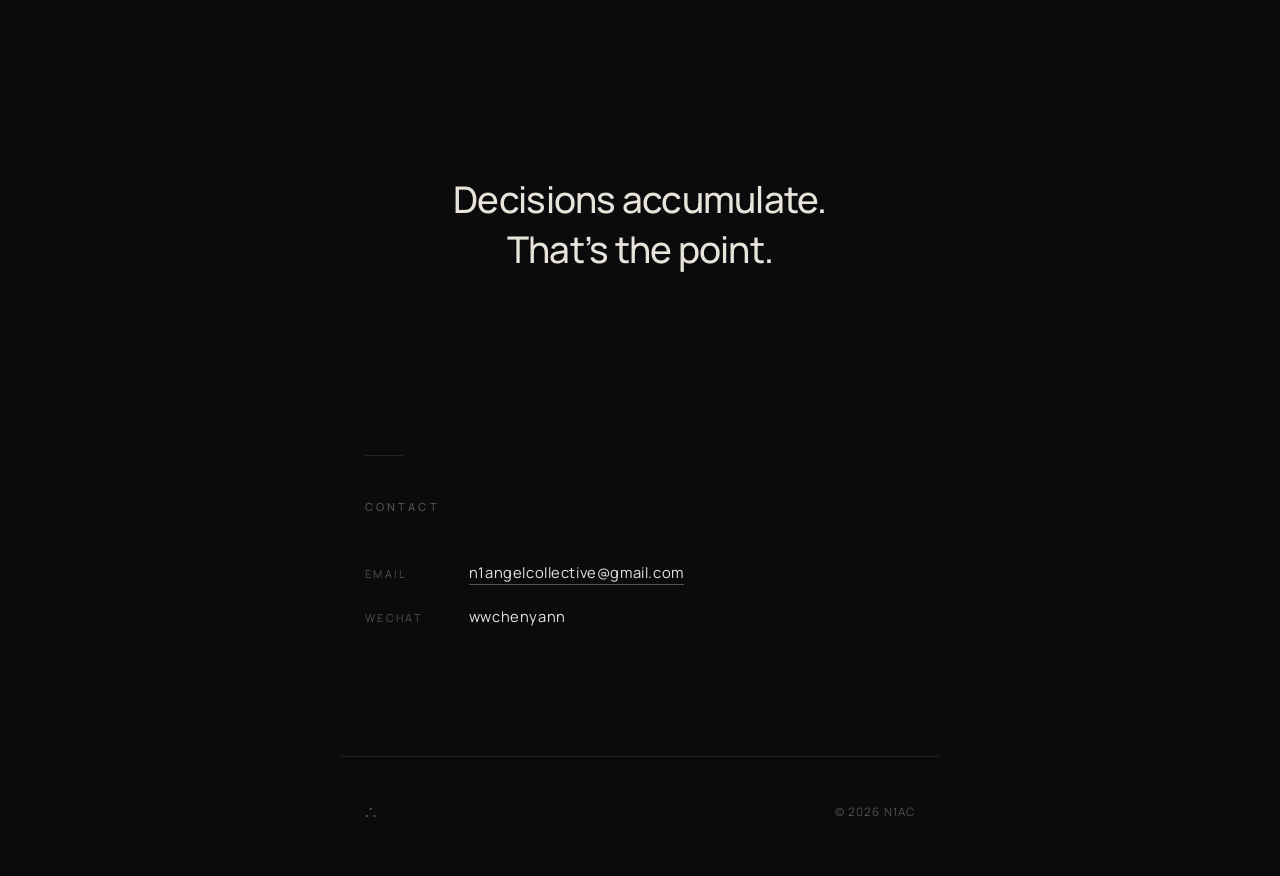
==== commit d7821130: "Extend the word field to the full page and drop the hero cursor The vocabulary was confined to the h" ====
--- a/index.html
+++ b/index.html
@@ -12,6 +12,8 @@
 </head>
 <body>
 
+  <div class="wordfield" aria-hidden="true"></div>
+
   <header class="nav">
     <a class="nav__mark" href="#top" aria-label="N1AC home">N1AC</a>
     <nav class="nav__links">
@@ -25,9 +27,8 @@
 
     <!-- 0 · Hero -->
     <section class="hero">
-      <div class="hero__symbols" aria-hidden="true"></div>
       <div class="hero__inner">
-        <h1 class="hero__title">We make early <br>investment decisions.<span class="cursor" aria-hidden="true"></span></h1>
+        <h1 class="hero__title">We make early <br>investment decisions.</h1>
         <p class="hero__sub">Neuron One Angel Collective</p>
       </div>
       <div class="hero__scroll" aria-hidden="true">&darr;</div>
--- a/style.css
+++ b/style.css
@@ -22,6 +22,8 @@
 html { scroll-behavior: smooth; }
 
 body {
+  position: relative;
+  overflow-x: hidden;
   background: var(--bg);
   color: var(--ink);
   font-family: var(--body);
@@ -90,13 +92,22 @@
   padding: 0 1.5rem;
 }
 
-.hero__symbols {
+/* ——— background word field ——— */
+
+/* Spans the whole document rather than just the hero, so the vocabulary
+   keeps drifting behind every section as you scroll. */
+.wordfield {
   position: absolute;
   inset: 0;
+  overflow: hidden;
   pointer-events: none;
-}
-
-.hero__symbols span {
+  z-index: 0;
+}
+
+/* Content sits above the field. */
+.nav, main, .footer { position: relative; z-index: 1; }
+
+.wordfield span {
   position: absolute;
   font-family: var(--label);
   font-weight: 500;
@@ -106,6 +117,13 @@
   color: var(--ink);
   opacity: 0;
   animation: symbol-pulse var(--dur, 14s) ease-in-out var(--delay, 0s) infinite;
+}
+
+/* The brand mark sits above the vocabulary: heavier, tighter, brighter. */
+.wordfield span.is-brand {
+  font-family: var(--heading);
+  font-weight: 600;
+  letter-spacing: 0.16em;
 }
 
 @keyframes symbol-pulse {
@@ -127,22 +145,6 @@
   letter-spacing: -0.02em;
   opacity: 0;
   animation: rise 1.6s 0.3s ease forwards;
-}
-
-.cursor {
-  display: inline-block;
-  width: 0.06em;
-  height: 0.85em;
-  margin-left: 0.12em;
-  background: var(--ink);
-  vertical-align: baseline;
-  animation: blink 1.2s step-end 2s infinite;
-  opacity: 0;
-}
-
-@keyframes blink {
-  0%, 100% { opacity: 0; }
-  50% { opacity: 0.85; }
 }
 
 .hero__sub {
@@ -531,7 +533,7 @@
   html { scroll-behavior: auto; }
   .hero__title, .hero__sub, .hero__scroll { animation: none; opacity: 1; transform: none; }
   .hero__scroll { transform: translateX(-50%); }
-  .cursor { animation: none; opacity: 0.85; }
-  .hero__symbols span { animation: none; opacity: 0.05; }
+  .wordfield span { animation: none; opacity: 0.05; }
+  .wordfield span.is-brand { opacity: 0.14; }
   .reveal { opacity: 1; transform: none; transition: none; }
 }
